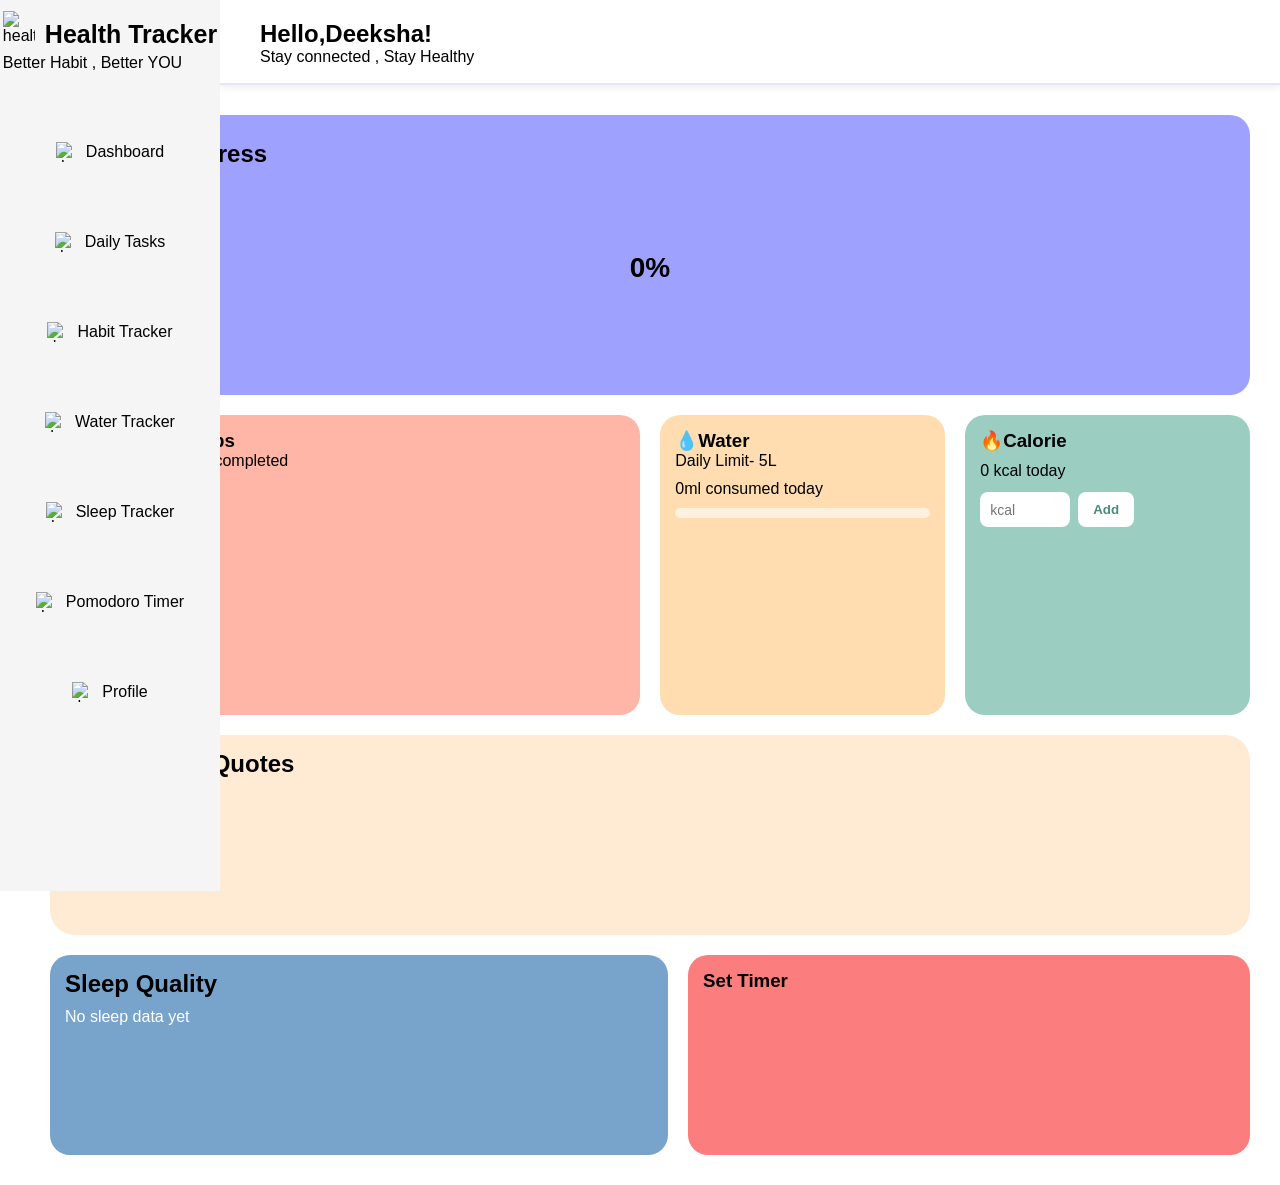
==== index.html @ 84718c11 "updated files" ====
<!DOCTYPE html>
<html lang="en">
<head>
    <meta charset="UTF-8">
    <meta name="viewport" content="width=device-width, initial-scale=1.0">
    <title>Health Tracker</title>
    <link rel="stylesheet" href="style.css">
</head>
<body>

    <header class="top-header">
       <h2>Hello,Deeksha!</h2>
       <p>Stay connected , Stay Healthy</p>
    </header>


    <div class="dashboard">
     
       <aside class="sidebar">

         <nav class="nav">
           <div class="logo">
            <div class="logo-top">
                <img src="https://healthicons.org/icons/svg/outline/devices/blood-pressure.svg" alt="health tracker logo" class="logo-icon">
             <h1>Health Tracker</h1>
            </div>
            <p>Better Habit , Better YOU</p>
           </div>
            <a href="#"><img src="https://static.vecteezy.com/system/resources/previews/012/528/164/non_2x/home-icon-house-icon-illustration-perfect-for-all-project-vector.jpg" alt="dash-icon" class="nav-icon">Dashboard</a>
            <a href="dailytask.html"> <img src="https://cdn-icons-png.flaticon.com/512/233/233146.png" alt="dash-icon" class="nav-icon">Daily Tasks</a>
            <a href="#"><img src="https://www.shutterstock.com/image-vector/habit-icon-represented-by-man-600w-2609209517.jpg" alt="dash-icon" class="nav-icon"Habit Tracker>Habit Tracker</a>
            <a href="water.html"><img src="https://encrypted-tbn0.gstatic.com/images?q=tbn:ANd9GcQd_y28CZEuK7GG6_nCud89lVbDU_O0y0yazrbPSp1q4wLCOpWqDplcfvBm&s=10" alt="dash-icon" class="nav-icon"Habit Tracker>Water Tracker</a>
            <a href="sleep.html"><img src="https://media.istockphoto.com/id/1142805287/vector/man-sleeping-on-bed.jpg?s=612x612&w=0&k=20&c=Hu2BpHdt2AokYEKV9ipExTUT8AMvImjayo1Tuy5nISs=" alt="dash-icon" class="nav-icon"Habit Tracker>Sleep Tracker</a>
            <a href="timer.html"><img src="https://assets.streamlinehq.com/image/private/w_300,h_300,ar_1/f_auto/v1/icons/all-icons/timer-xizuqis1c1bft3afx5g9g.png/timer-417zrzd2bpc0rtyd5pzkjlg.png?_a=DATAiZAAZAA0" alt="dash-icon" class="nav-icon"Habit Tracker>Pomodoro Timer</a>
            <a href="#"><img src="https://www.iconpacks.net/icons/2/free-user-icon-3296-thumb.png" alt="dash-icon" class="nav-icon">Profile</a>
         </nav>
       </aside>

       <main class=" main-content">
          
            <section class=" progress-report ">
                <h2> Overall Progress </h2>
       
                <div class="progress-circle">
                   <span id="overallProgressText">0%</span>
                </div>
            </section>

            <div class="cards">

             <div class="habit-progress">
                <h3>My Activity Recaps</h3>
                <p>Everything you have completed </p>
                <div class="chart-container">
                    <canvas id="monthlyProgressChart"></canvas>
                </div>
             </div>

             <div class="right-cards">

                 <div class="water-intake">
                   <h3>💧Water</h3>
                   <p>Daily Limit- 5L</p>
                   <p id="waterTodayText">0ml consumed today</p>
                   <div class="mini-progress">
                       <div id="waterProgressFill" class="mini-progress-fill"></div>
                   </div>
                 </div>

                  <div class="calorie">
                    <h3>🔥Calorie</h3>
                    <p id="calorieTodayText">0 kcal today</p>
                    <div class="calorie-input">
                        <input type="number" id="calorieInput" placeholder="kcal" min="0">
                        <button id="addCalorieBtn">Add</button>
                    </div>
                  </div>
             </div>

            </div>

            <section class="quotes">
                <h1> Motivational Quotes</h1>
            </section>

            <div class="cards2">

                <div class="sleep">
                  <h2>Sleep Quality</h2>
                  <p id="sleepSummaryText">No sleep data yet</p>
                </div>

                <div class="timer">
                    <h3> Set Timer</h3>
                </div>

            </div>

        </main>
    
    </div>
   
    <script src="dashboard.js"></script>
</body>
</html>
---- style.css ----
*{
    margin: 0;
    padding: 0;
    box-sizing: border-box;
}

body{
    font-family:Arial, sans-serifs;
    background: white;
}

.dashboard{
    display: flex;
}

.sidebar{
    width: 220px;
    min-height: 99vh;
    background: whitesmoke;
    top: 0;
    height: 0;
    position: fixed;
}

.main-content {
    flex: 1;  
    padding: 30px;
    background: white;
    margin-left:20px ;
    padding-top: 115px;
}

.progress-report{
    background: #9FA1FF  ;
   
    max-width:1000%;
    min-height: 280px;
    padding: 25px;
    border-radius: 20px;
    margin-bottom: 20px;
}

.nav{
    display: flex;
    flex-direction: column;
    align-items: center;
    gap:70px ;
  
}

.top-header{
   top: 0;
   left: 220px;
   width: calc(100% - 220px);
   height: 85px;
   padding: 20px 40px;
   position: fixed;
   background: white;
   border-bottom: 2px solid #E5E5F5;
    box-shadow: 0 2px 8px rgba(0, 0, 0, 0.08);
}

.sidebar a{
    text-decoration: none;
    color: black;
    
}

.habit-progress{
    background: #FFB6A6 ;
    padding:15px;
    width: 50%;
    border-radius: 20px;
    min-height:300px;
}

.cards{
    display: flex;
    gap: 20px;
}

.water-intake{
    background:#FFDDB0;
    border-radius: 20px;
    width: 100%;
    flex: 1;
    padding: 15px;

}

.calorie{
    background:#9BCEC1;
    border-radius: 20px;
    width: 100%;
    flex: 1;
    padding: 15px;
}

.right-cards{
    display: flex;
    flex-direction:row;
    gap: 20px;
    width: 50%;
    height:280pxs ;
}

.quotes{
    background:#FFEBD3;
    border-radius: 25px;
    padding: 15px;
    height: 200px;
    width: 100%;
    margin-top: 20px;
    max-width: 100vw;
    margin-bottom: 20px;
}

.cards2{
    display: flex;
    gap: 20px;
}

.sleep{
    background: #78A4CB;
    border-radius: 20px;
    height: 200px;
    width: 55%;
    padding: 15px;
}

.timer{
    background:#fb7d7d ;
    width: 50%;
    border-radius: 20px;
    padding: 15px;
}

.logo h1{
 font-size: 25px;
 margin-bottom: 5px;
 margin-top: 20px;
}

.progress-report h2 {
    color: black;
}

.progress-circle {
    width: 160px;
    height: 160px;
    border-radius: 50%;
    display: flex;
    align-items: center;
    justify-content: center;
    margin: 20px auto 0;
}

.progress-circle span {
    background: #9FA1FF;
    width: 120px;
    height: 120px;
    border-radius: 50%;
    display: flex;
    align-items: center;
    justify-content: center;
    font-size: 28px;
    font-weight: bold;
    color:black;
}

.habit-progress .chart-container {
    margin-top: 15px;
    width: 100%;
    height: 200px;
}

.habit-progress canvas {
    width: 100%;
    height: 100%;
}

.mini-progress {
    background: rgba(255,255,255,0.6);
    border-radius: 10px;
    height: 10px;
    width: 100%;
    margin-top: 10px;
    overflow: hidden;
}

.mini-progress-fill {
    background: white;
    height: 100%;
    width: 0%;
}

#waterTodayText {
    margin-top: 10px;
}

.calorie-input {
    display: flex;
    gap: 8px;
    margin-top: 12px;
}

.calorie-input input {
    width: 90px;
    height: 35px;
    border: none;
    border-radius: 8px;
    padding: 5px 10px;
    font-size: 14px;
}

.calorie-input button {
    height: 35px;
    padding: 0 15px;
    border: none;
    border-radius: 8px;
    background: white;
    color: #4a8c7c;
    font-weight: bold;
    cursor: pointer;
}

.calorie-input button:hover {
    opacity: 0.85;
}

#calorieTodayText {
    margin-top: 10px;
}

#sleepSummaryText {
    margin-top: 10px;
    color: white;
}

.logo-top {
    display: flex;
    align-items: center;
    gap: 10px;
}

.logo-icon {
    width: 32px;
    height: 32px;
    object-fit: contain;
}

.sidebar a {
    display: flex;
    align-items: center;
    gap: 10px;
}

.nav-icon {
    width: 20px;
    height: 20px;
    object-fit: contain;
}
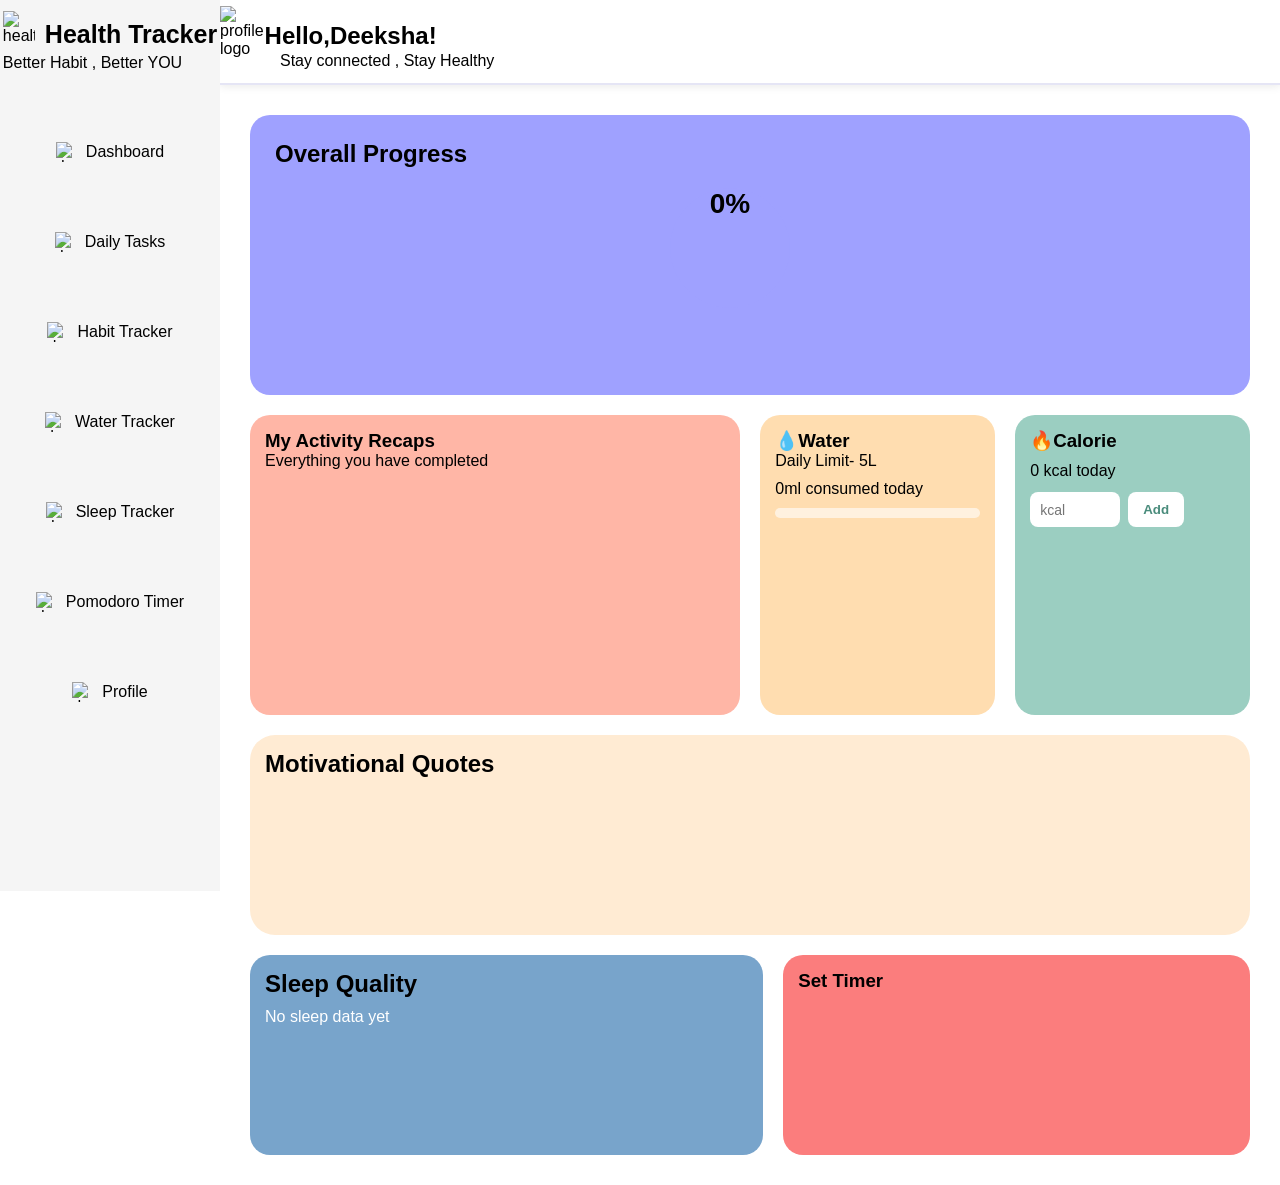
==== commit 03b7380a: "mew files" ====
--- a/index.html
+++ b/index.html
@@ -9,7 +9,10 @@
 <body>
 
     <header class="top-header">
-       <h2>Hello,Deeksha!</h2>
+       <div class="pfp-logo1">
+        <img src="https://thumbs.dreamstime.com/b/default-avatar-profile-icon-vector-social-media-user-image-182145777.jpg" alt="profile logo" class="logo-icon">
+        <h2>Hello,Deeksha!</h2>
+       </div>
        <p>Stay connected , Stay Healthy</p>
     </header>
 
@@ -28,7 +31,7 @@
            </div>
             <a href="#"><img src="https://static.vecteezy.com/system/resources/previews/012/528/164/non_2x/home-icon-house-icon-illustration-perfect-for-all-project-vector.jpg" alt="dash-icon" class="nav-icon">Dashboard</a>
             <a href="dailytask.html"> <img src="https://cdn-icons-png.flaticon.com/512/233/233146.png" alt="dash-icon" class="nav-icon">Daily Tasks</a>
-            <a href="#"><img src="https://www.shutterstock.com/image-vector/habit-icon-represented-by-man-600w-2609209517.jpg" alt="dash-icon" class="nav-icon"Habit Tracker>Habit Tracker</a>
+            <a href="habit.html"><img src="https://www.shutterstock.com/image-vector/habit-icon-represented-by-man-600w-2609209517.jpg" alt="dash-icon" class="nav-icon"Habit Tracker>Habit Tracker</a>
             <a href="water.html"><img src="https://encrypted-tbn0.gstatic.com/images?q=tbn:ANd9GcQd_y28CZEuK7GG6_nCud89lVbDU_O0y0yazrbPSp1q4wLCOpWqDplcfvBm&s=10" alt="dash-icon" class="nav-icon"Habit Tracker>Water Tracker</a>
             <a href="sleep.html"><img src="https://media.istockphoto.com/id/1142805287/vector/man-sleeping-on-bed.jpg?s=612x612&w=0&k=20&c=Hu2BpHdt2AokYEKV9ipExTUT8AMvImjayo1Tuy5nISs=" alt="dash-icon" class="nav-icon"Habit Tracker>Sleep Tracker</a>
             <a href="timer.html"><img src="https://assets.streamlinehq.com/image/private/w_300,h_300,ar_1/f_auto/v1/icons/all-icons/timer-xizuqis1c1bft3afx5g9g.png/timer-417zrzd2bpc0rtyd5pzkjlg.png?_a=DATAiZAAZAA0" alt="dash-icon" class="nav-icon"Habit Tracker>Pomodoro Timer</a>
--- a/style.css
+++ b/style.css
@@ -26,7 +26,7 @@
     flex: 1;  
     padding: 30px;
     background: white;
-    margin-left:20px ;
+    margin-left:220px ;
     padding-top: 115px;
 }
 
@@ -150,8 +150,8 @@
     height: 160px;
     border-radius: 50%;
     display: flex;
-    align-items: center;
-    justify-content: center;
+    /* align-items: center; */
+    /* justify-content: center; */
     margin: 20px auto 0;
 }
 
@@ -161,7 +161,7 @@
     height: 120px;
     border-radius: 50%;
     display: flex;
-    align-items: center;
+    /* align-items: center; */
     justify-content: center;
     font-size: 28px;
     font-weight: bold;
@@ -259,4 +259,24 @@
     width: 20px;
     height: 20px;
     object-fit: contain;
-}+}
+
+.pfp-logo1 {
+    display: flex;
+    align-items: center;
+    gap: 1px;
+    width: 52px;
+    height: 32px;
+}
+
+.pfp-logo1 img {
+    width: 1000px;
+    height: 60px;
+    object-fit: cover;
+    margin-left: -40px;
+}
+
+.top-header p{
+    margin-left: 20px;
+}
+
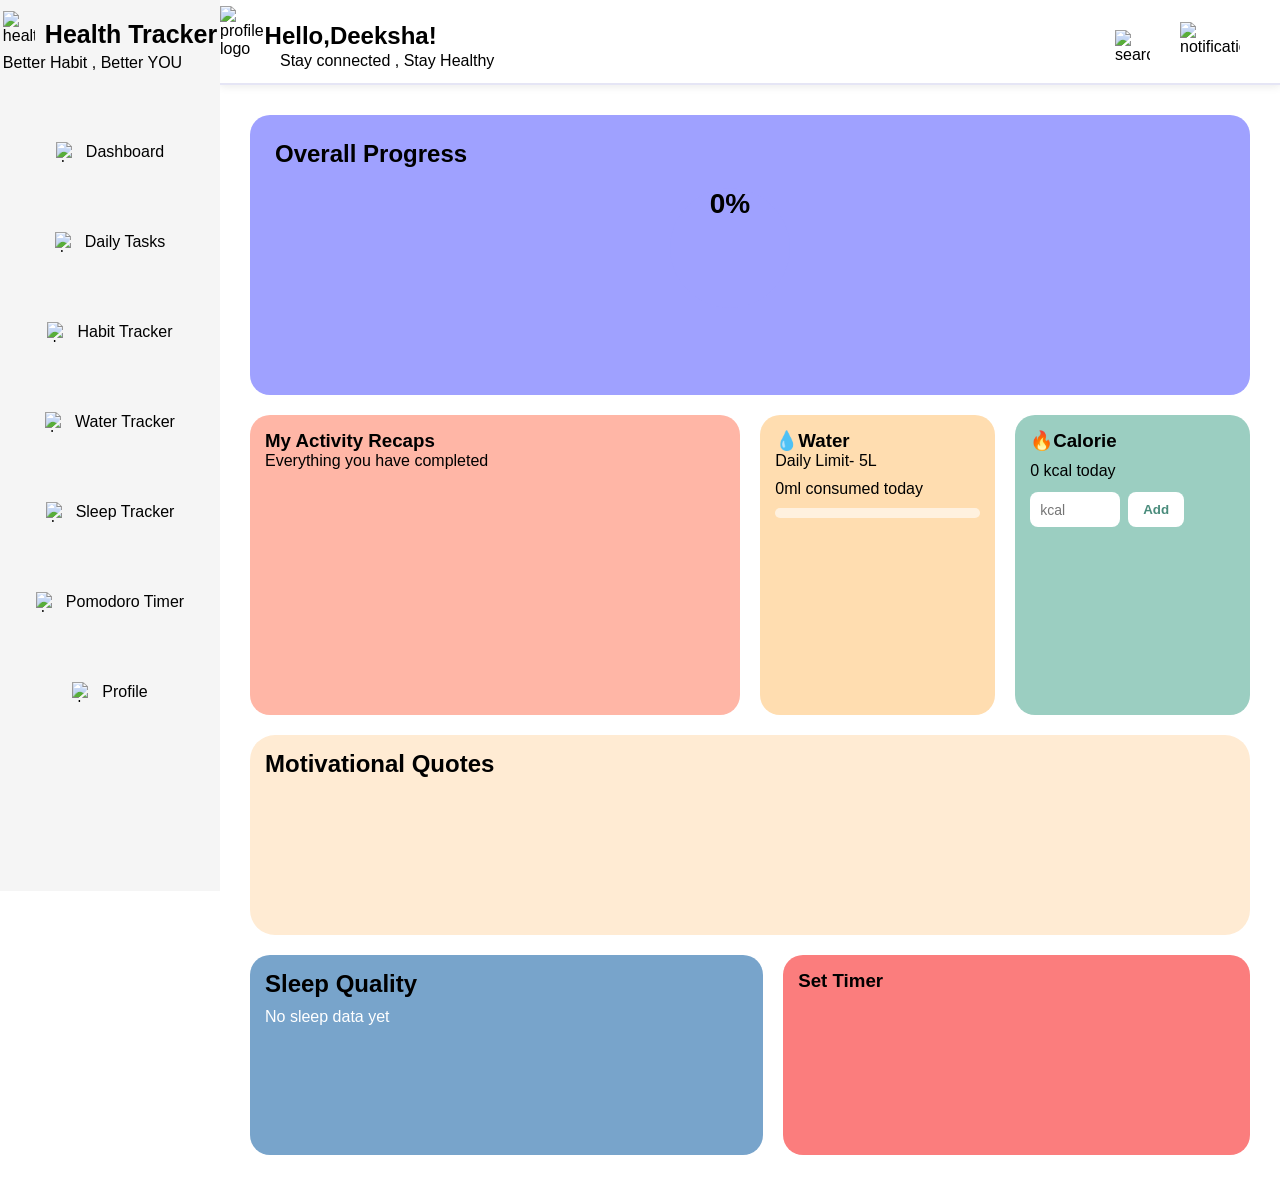
==== commit 20cbccb7: "new" ====
--- a/index.html
+++ b/index.html
@@ -14,6 +14,11 @@
         <h2>Hello,Deeksha!</h2>
        </div>
        <p>Stay connected , Stay Healthy</p>
+
+       <div class="header-icon">
+        <img src="https://encrypted-tbn0.gstatic.com/images?q=tbn:ANd9GcQ1Eug4dg0tkjue_9In33khVYBN0_0JKqMXbcnCVC9bTQ&s" alt="search-icon" class="search-logo">
+        <img src="https://thumbs.dreamstime.com/b/notification-icon-vector-material-design-social-media-element-user-interface-sign-eps-ui-image-illustration-new-message-bell-icons-107566385.jpg" alt="notification" class="notify">
+       </div>
     </header>
 
 
--- a/style.css
+++ b/style.css
@@ -57,7 +57,7 @@
    position: fixed;
    background: white;
    border-bottom: 2px solid #E5E5F5;
-    box-shadow: 0 2px 8px rgba(0, 0, 0, 0.08);
+   box-shadow: 0 2px 8px rgba(0, 0, 0, 0.08);
 }
 
 .sidebar a{
@@ -280,3 +280,20 @@
     margin-left: 20px;
 }
 
+.search-logo{
+ position: absolute;
+ top: 30px;
+ right: 130px;
+ width: 35px;
+ height: 35px;
+ object-fit: contain;
+}
+
+.notify{
+ position: absolute;
+ top: 22px;
+ right: 40px;
+ width: 60px;
+ height: 50px;
+ object-fit: contain;
+}
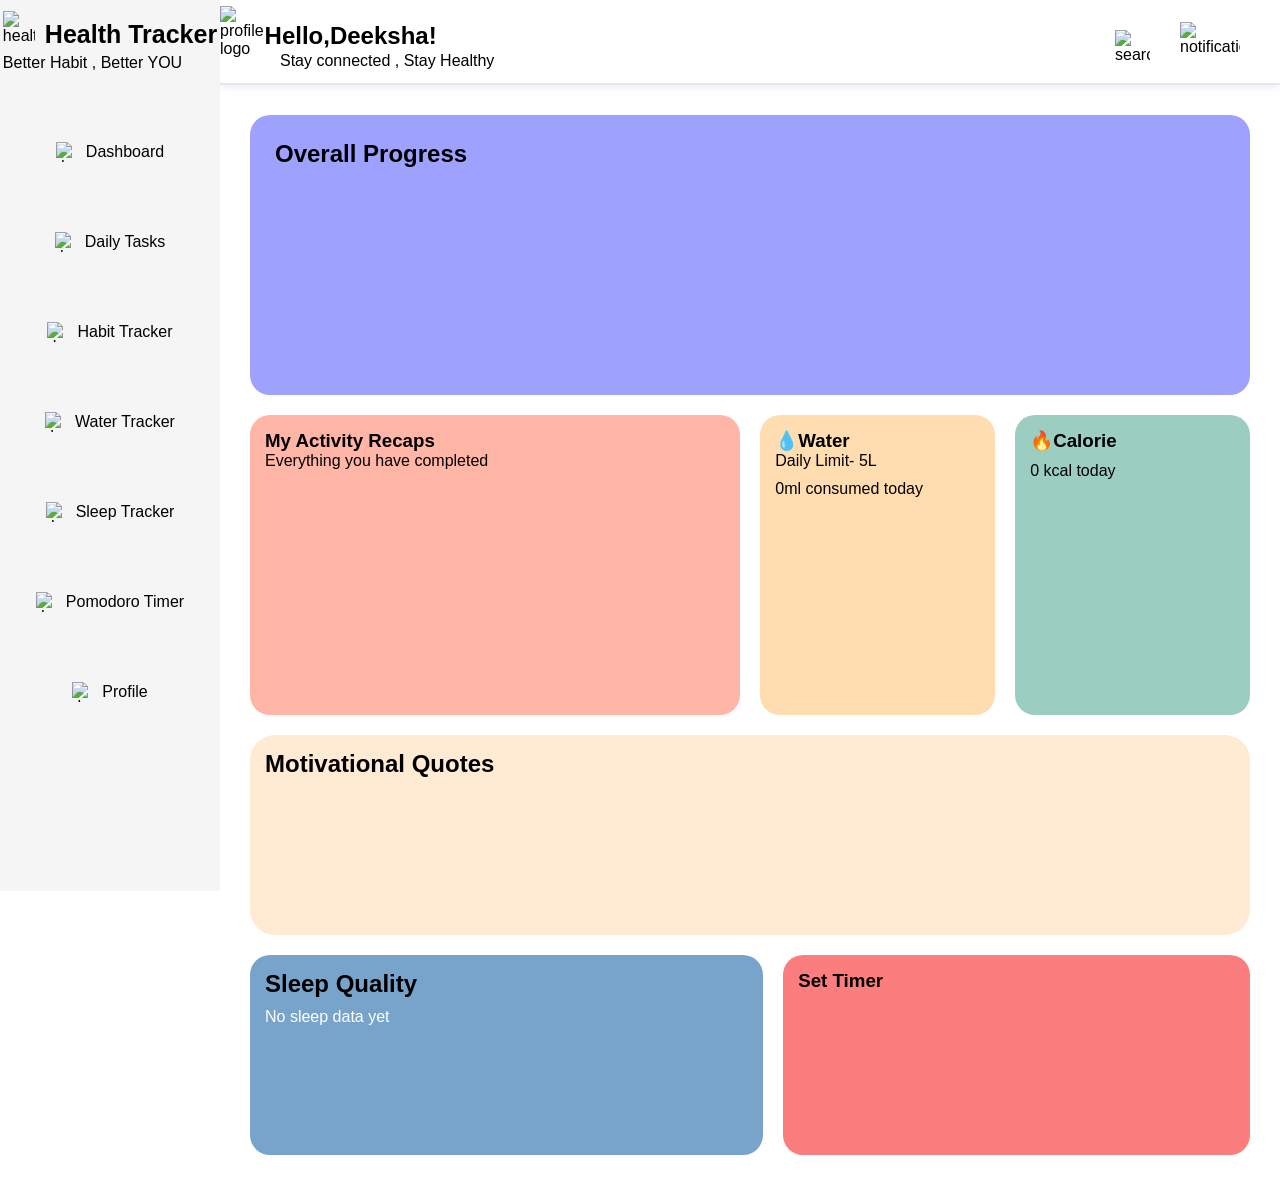
==== commit 8e1621c9: "updated files" ====
--- a/index.html
+++ b/index.html
@@ -49,9 +49,7 @@
             <section class=" progress-report ">
                 <h2> Overall Progress </h2>
        
-                <div class="progress-circle">
-                   <span id="overallProgressText">0%</span>
-                </div>
+                
             </section>
 
             <div class="cards">
@@ -70,18 +68,13 @@
                    <h3>💧Water</h3>
                    <p>Daily Limit- 5L</p>
                    <p id="waterTodayText">0ml consumed today</p>
-                   <div class="mini-progress">
-                       <div id="waterProgressFill" class="mini-progress-fill"></div>
-                   </div>
+                   
                  </div>
 
                   <div class="calorie">
                     <h3>🔥Calorie</h3>
                     <p id="calorieTodayText">0 kcal today</p>
-                    <div class="calorie-input">
-                        <input type="number" id="calorieInput" placeholder="kcal" min="0">
-                        <button id="addCalorieBtn">Add</button>
-                    </div>
+                    
                   </div>
              </div>
 
@@ -108,6 +101,6 @@
     
     </div>
    
-    <script src="dashboard.js"></script>
+    <script src="index.js"></script>
 </body>
 </html>
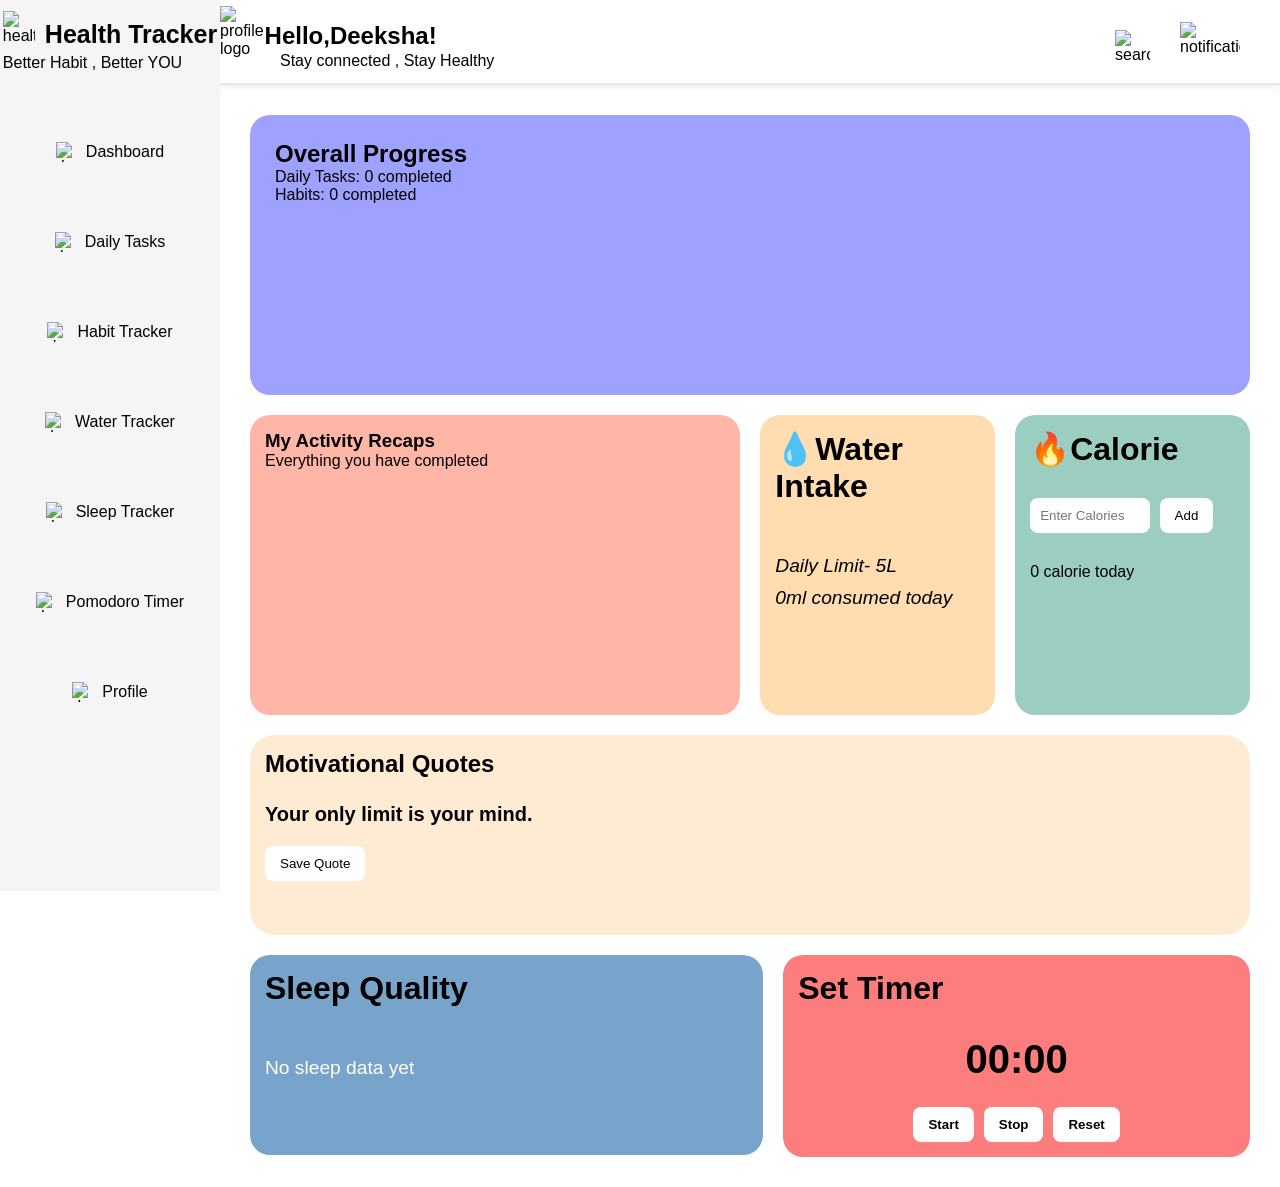
==== commit fe9d75a8: "updated files" ====
--- a/index.html
+++ b/index.html
@@ -48,8 +48,8 @@
           
             <section class=" progress-report ">
                 <h2> Overall Progress </h2>
-       
-                
+                <p id="taskProgressText">Daily Tasks: 0 completed</p>
+                <p id="habitProgressText">Habits: 0 completed</p>
             </section>
 
             <div class="cards">
@@ -65,16 +65,20 @@
              <div class="right-cards">
 
                  <div class="water-intake">
-                   <h3>💧Water</h3>
+                   <h1>💧Water Intake</h1>
                    <p>Daily Limit- 5L</p>
                    <p id="waterTodayText">0ml consumed today</p>
                    
                  </div>
 
                   <div class="calorie">
-                    <h3>🔥Calorie</h3>
-                    <p id="calorieTodayText">0 kcal today</p>
-                    
+                    <h1>🔥Calorie</h1>
+                    <input type="number"
+                    id="calorieInput"
+                    placeholder="Enter Calories"
+                    >
+                    <button id="calorieBtn">Add</button>
+                    <p id="calorieTodayText">0 calorie today</p>
                   </div>
              </div>
 
@@ -82,17 +86,27 @@
 
             <section class="quotes">
                 <h1> Motivational Quotes</h1>
+                <p id="quoteText"></p>
+
+               <button id="saveQuoteBtn">Save Quote</button>
             </section>
 
             <div class="cards2">
 
                 <div class="sleep">
-                  <h2>Sleep Quality</h2>
+                  <h1>Sleep Quality</h1>
                   <p id="sleepSummaryText">No sleep data yet</p>
                 </div>
 
                 <div class="timer">
-                    <h3> Set Timer</h3>
+                    <h1> Set Timer</h1>
+                    <div id="timerDisplay">00:00</div>
+
+                    <div class="timer-buttons">
+                      <button id="startTimerBtn">Start</button>
+                      <button id="stopTimerBtn">Stop</button>
+                      <button id="resetTimerBtn">Reset</button>
+                    </div>
                 </div>
 
             </div>
@@ -100,7 +114,7 @@
         </main>
     
     </div>
-   
+   <script src="https://cdn.jsdelivr.net/npm/chart.js"></script>
     <script src="index.js"></script>
 </body>
 </html>
--- a/style.css
+++ b/style.css
@@ -45,6 +45,9 @@
     flex-direction: column;
     align-items: center;
     gap:70px ;
+    :hover{
+        background-color: #CFEBFF;
+    }
   
 }
 
@@ -198,43 +201,10 @@
     margin-top: 10px;
 }
 
-.calorie-input {
-    display: flex;
-    gap: 8px;
-    margin-top: 12px;
-}
-
-.calorie-input input {
-    width: 90px;
-    height: 35px;
-    border: none;
-    border-radius: 8px;
-    padding: 5px 10px;
-    font-size: 14px;
-}
-
-.calorie-input button {
-    height: 35px;
-    padding: 0 15px;
-    border: none;
-    border-radius: 8px;
-    background: white;
-    color: #4a8c7c;
-    font-weight: bold;
-    cursor: pointer;
-}
-
-.calorie-input button:hover {
-    opacity: 0.85;
-}
-
-#calorieTodayText {
-    margin-top: 10px;
-}
-
 #sleepSummaryText {
-    margin-top: 10px;
+    margin-top: 50px;
     color: white;
+    font-size: larger;
 }
 
 .logo-top {
@@ -296,4 +266,85 @@
  width: 60px;
  height: 50px;
  object-fit: contain;
-}+}
+
+#calorieInput {
+    width: 120px;
+    height: 35px;
+    border: none;
+    border-radius: 8px;
+    padding: 5px 10px;
+    margin-top: 12px;
+}
+
+#calorieBtn {
+    height: 35px;
+    padding: 0 15px;
+    border: none;
+    border-radius: 8px;
+    background: white;
+    cursor: pointer;
+    margin-left: 5px;
+}
+
+#calorieBtn:hover {
+    opacity: 0.8;
+}
+
+#timerDisplay {
+    font-size: 40px;
+    font-weight: bold;
+    margin-top: 30px;
+    text-align: center;
+}
+
+.timer-buttons {
+    display: flex;
+    justify-content: center;
+    gap: 10px;
+    margin-top: 25px;
+}
+
+.timer-buttons button {
+    padding: 10px 15px;
+    border: none;
+    border-radius: 8px;
+    background: white;
+    cursor: pointer;
+    font-weight: bold;
+}
+
+.timer-buttons button:hover {
+    opacity: 0.8;
+}
+
+#quoteText {
+    margin-top: 25px;
+    font-size: 20px;
+    font-weight: bold;
+}
+
+#saveQuoteBtn {
+    margin-top: 20px;
+    padding: 10px 15px;
+    border: none;
+    border-radius: 8px;
+    background: white;
+    cursor: pointer;
+}
+
+.water-intake p{
+    margin-top: 50px;
+    font-size: larger;
+    font-style: oblique;
+}
+
+#calorieBtn{
+    margin-top: 30px;
+    margin-bottom: 30px;
+}
+
+.calorieTodayText{
+    font-size: larger;
+    font-weight: 700;
+}
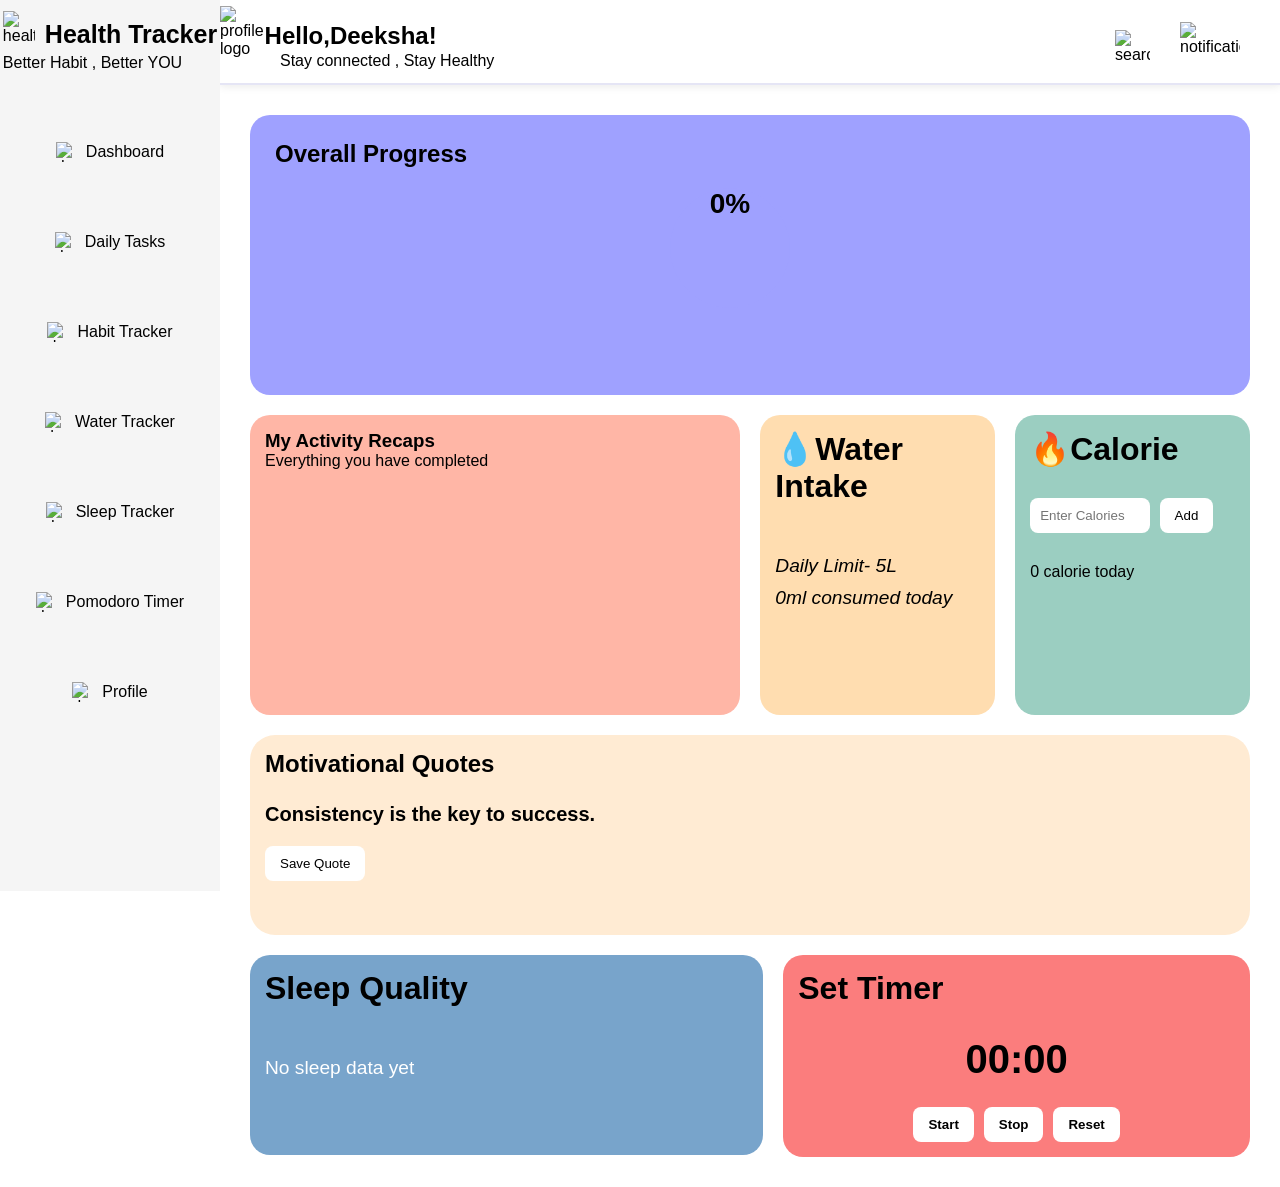
==== commit 18d8b0e6: "updated files" ====
--- a/index.html
+++ b/index.html
@@ -48,8 +48,10 @@
           
             <section class=" progress-report ">
                 <h2> Overall Progress </h2>
-                <p id="taskProgressText">Daily Tasks: 0 completed</p>
-                <p id="habitProgressText">Habits: 0 completed</p>
+                <div class="progress-circle">
+                   <span id="overallPercentage">0%</span>
+               </div>
+                
             </section>
 
             <div class="cards">
--- a/style.css
+++ b/style.css
@@ -33,7 +33,7 @@
 .progress-report{
     background: #9FA1FF  ;
    
-    max-width:1000%;
+    max-width:100%;
     min-height: 280px;
     padding: 25px;
     border-radius: 20px;
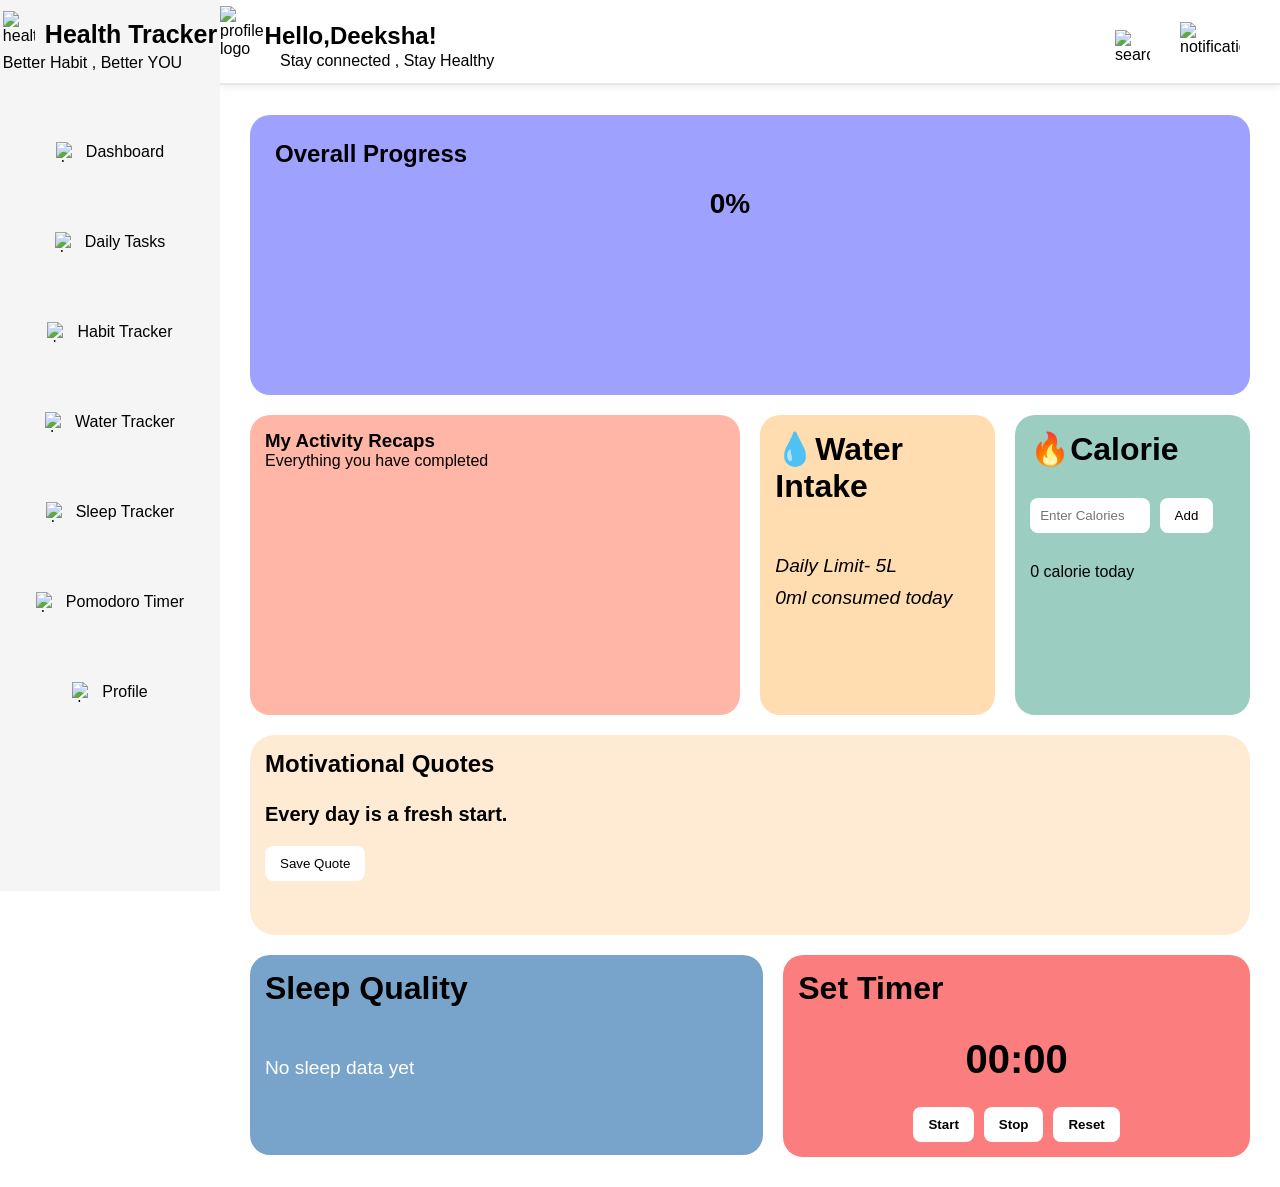
==== commit e1d45645: "updated files" ====
--- a/index.html
+++ b/index.html
@@ -50,6 +50,7 @@
                 <h2> Overall Progress </h2>
                 <div class="progress-circle">
                    <span id="overallPercentage">0%</span>
+                    <p id="currentDate"></p>
                </div>
                 
             </section>
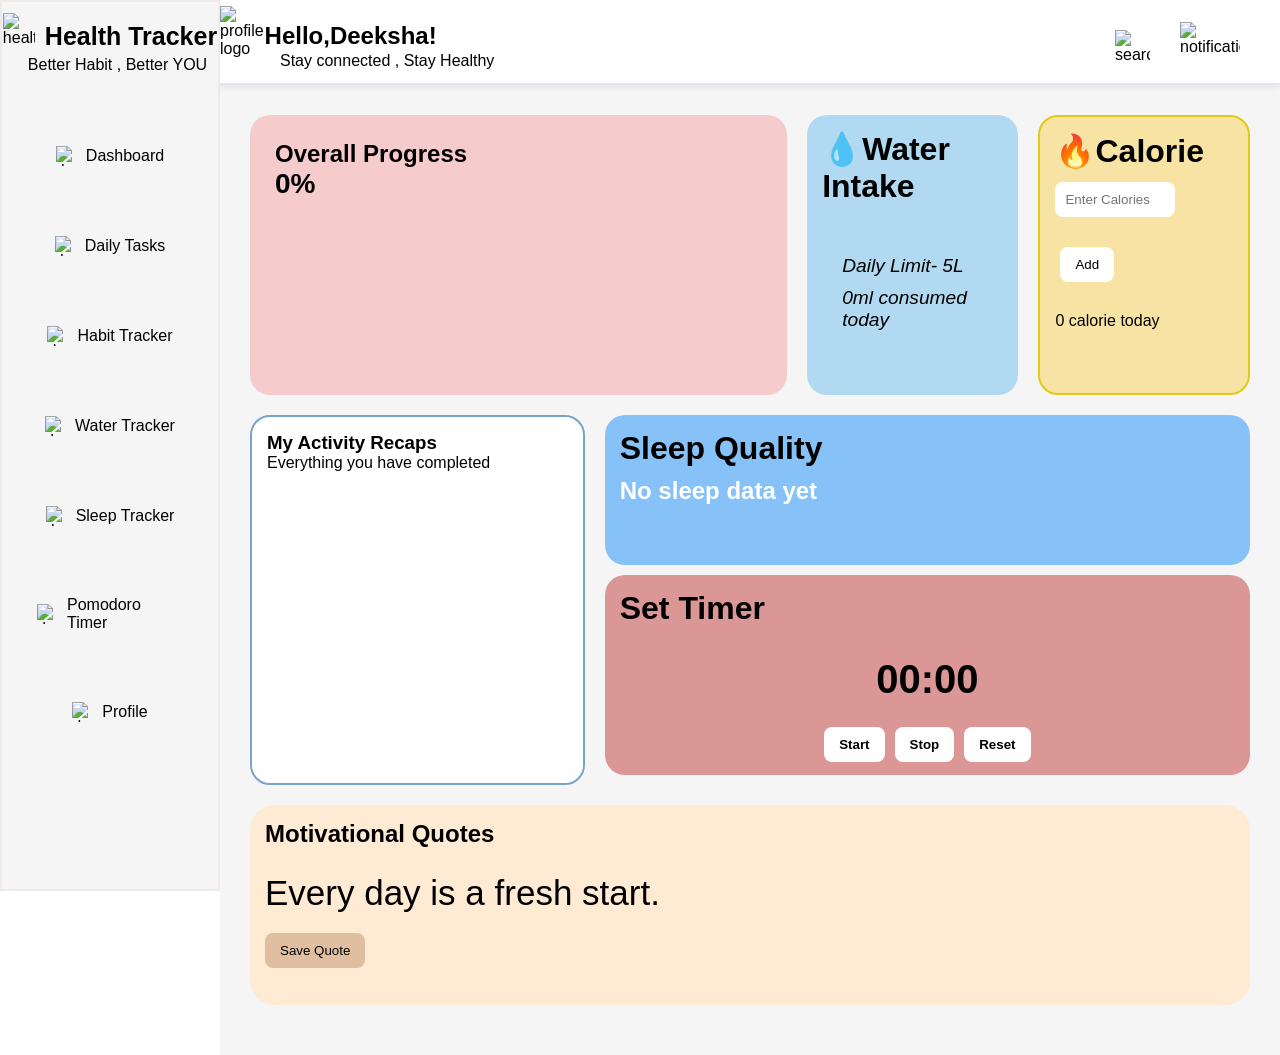
==== commit eddbe12c: "final" ====
--- a/index.html
+++ b/index.html
@@ -32,7 +32,10 @@
                 <img src="https://healthicons.org/icons/svg/outline/devices/blood-pressure.svg" alt="health tracker logo" class="logo-icon">
              <h1>Health Tracker</h1>
             </div>
-            <p>Better Habit , Better YOU</p>
+            <div class="logodescription">
+              <p>Better Habit , Better YOU</p>
+            </div>
+            
            </div>
             <a href="#"><img src="https://static.vecteezy.com/system/resources/previews/012/528/164/non_2x/home-icon-house-icon-illustration-perfect-for-all-project-vector.jpg" alt="dash-icon" class="nav-icon">Dashboard</a>
             <a href="dailytask.html"> <img src="https://cdn-icons-png.flaticon.com/512/233/233146.png" alt="dash-icon" class="nav-icon">Daily Tasks</a>
@@ -46,26 +49,16 @@
 
        <main class=" main-content">
           
-            <section class=" progress-report ">
+            <div class="top-cards">
+              <div class=" progress-report ">
                 <h2> Overall Progress </h2>
                 <div class="progress-circle">
                    <span id="overallPercentage">0%</span>
                     <p id="currentDate"></p>
                </div>
-                
-            </section>
+              </div>
 
-            <div class="cards">
-
-             <div class="habit-progress">
-                <h3>My Activity Recaps</h3>
-                <p>Everything you have completed </p>
-                <div class="chart-container">
-                    <canvas id="monthlyProgressChart"></canvas>
-                </div>
-             </div>
-
-             <div class="right-cards">
+              <div class="right-cards">
 
                  <div class="water-intake">
                    <h1>💧Water Intake</h1>
@@ -84,22 +77,24 @@
                     <p id="calorieTodayText">0 calorie today</p>
                   </div>
              </div>
-
             </div>
 
-            <section class="quotes">
-                <h1> Motivational Quotes</h1>
-                <p id="quoteText"></p>
+            <div class="cards">
 
-               <button id="saveQuoteBtn">Save Quote</button>
-            </section>
+             <div class="middle">
+                <div class="habit-progress">
+                    <h3>My Activity Recaps</h3>
+                    <p>Everything you have completed </p>
+                 <div class="chart-container">
+                    <canvas id="monthlyProgressChart"></canvas>
+                 </div>
+               </div>
+                <div class="cards2">
 
-            <div class="cards2">
-
-                <div class="sleep">
-                  <h1>Sleep Quality</h1>
-                  <p id="sleepSummaryText">No sleep data yet</p>
-                </div>
+                    <div class="sleep">
+                      <h1>Sleep Quality</h1>
+                      <h1 id="sleepSummaryText">No sleep data yet</h1>
+                    </div>
 
                 <div class="timer">
                     <h1> Set Timer</h1>
@@ -113,6 +108,16 @@
                 </div>
 
             </div>
+             </div>
+
+            </div>
+
+            <section class="quotes">
+                <h1> Motivational Quotes</h1>
+                <p id="quoteText"></p>
+
+               <button id="saveQuoteBtn">Save Quote</button>
+            </section>
 
         </main>
     
--- a/style.css
+++ b/style.css
@@ -20,6 +20,7 @@
     top: 0;
     height: 0;
     position: fixed;
+    border: 2px solid rgb(240, 233, 233);
 }
 
 .main-content {
@@ -31,24 +32,51 @@
 }
 
 .progress-report{
-    background: #9FA1FF  ;
-   
-    max-width:100%;
-    min-height: 280px;
+    background: #F5CBCB ;
+    width:60%;
+    height: 280px;
     padding: 25px;
     border-radius: 20px;
     margin-bottom: 20px;
 }
 
+.top-cards{
+    display: flex;
+    gap: 20px;
+    height: 280px;
+    margin-bottom: 20px;
+}
+
+.water-intake{
+    background:#b1d9f1;
+    border-radius: 20px;
+    width: 50%;
+    padding: 15px;
+    border: 2px  ;
+}
+
+.calorie{
+    background:#f7e4a4;
+    border-radius: 20px;
+    width: 50%;
+    padding: 15px;
+    border: 2px solid rgb(226, 202, 20);
+}
 .nav{
     display: flex;
     flex-direction: column;
     align-items: center;
-    gap:70px ;
-    :hover{
-        background-color: #CFEBFF;
-    }
-  
+    gap:50px ;
+}
+
+.nav a {
+    padding: 10px 35px;
+    box-sizing: border-box;
+    border-radius: 10px;
+}
+
+.nav a:hover {
+    background-color: #d1c1c1;
 }
 
 .top-header{
@@ -70,33 +98,16 @@
 }
 
 .habit-progress{
-    background: #FFB6A6 ;
+    background: white ;
     padding:15px;
     width: 50%;
     border-radius: 20px;
-    min-height:300px;
-}
-
+    height:370px;
+    border:2px solid #78A4CB;
+    margin-right: 20px;
+}
 .cards{
-    display: flex;
     gap: 20px;
-}
-
-.water-intake{
-    background:#FFDDB0;
-    border-radius: 20px;
-    width: 100%;
-    flex: 1;
-    padding: 15px;
-
-}
-
-.calorie{
-    background:#9BCEC1;
-    border-radius: 20px;
-    width: 100%;
-    flex: 1;
-    padding: 15px;
 }
 
 .right-cards{
@@ -104,7 +115,6 @@
     flex-direction:row;
     gap: 20px;
     width: 50%;
-    height:280pxs ;
 }
 
 .quotes{
@@ -119,23 +129,22 @@
 }
 
 .cards2{
-    display: flex;
-    gap: 20px;
+    width:100%;
 }
 
 .sleep{
-    background: #78A4CB;
-    border-radius: 20px;
+    background: #86c2f7;
+    border-radius: 20px;
+    height: 150px;
+    padding: 15px;
+    margin-bottom: 10px;
+}
+
+.timer{
+    background:#cf6767a9 ;
+    border-radius: 20px;
+    padding: 15px;
     height: 200px;
-    width: 55%;
-    padding: 15px;
-}
-
-.timer{
-    background:#fb7d7d ;
-    width: 50%;
-    border-radius: 20px;
-    padding: 15px;
 }
 
 .logo h1{
@@ -150,22 +159,13 @@
 
 .progress-circle {
     width: 160px;
-    height: 160px;
-    border-radius: 50%;
-    display: flex;
-    /* align-items: center; */
-    /* justify-content: center; */
-    margin: 20px auto 0;
 }
 
 .progress-circle span {
-    background: #9FA1FF;
+    background: #F5CBCB;
     width: 120px;
     height: 120px;
     border-radius: 50%;
-    display: flex;
-    /* align-items: center; */
-    justify-content: center;
     font-size: 28px;
     font-weight: bold;
     color:black;
@@ -182,35 +182,28 @@
     height: 100%;
 }
 
-.mini-progress {
-    background: rgba(255,255,255,0.6);
-    border-radius: 10px;
-    height: 10px;
-    width: 100%;
-    margin-top: 10px;
-    overflow: hidden;
-}
-
-.mini-progress-fill {
-    background: white;
-    height: 100%;
-    width: 0%;
-}
-
 #waterTodayText {
     margin-top: 10px;
 }
 
 #sleepSummaryText {
-    margin-top: 50px;
+    margin-top: 10px;
     color: white;
     font-size: larger;
 }
-
+.logo{
+    /* background: #f5dddd; */
+    padding-bottom: 12px;
+    
+}
 .logo-top {
     display: flex;
     align-items: center;
     gap: 10px;
+}
+
+.logodescription {
+ margin-left: 25px  ;
 }
 
 .logo-icon {
@@ -320,8 +313,8 @@
 
 #quoteText {
     margin-top: 25px;
-    font-size: 20px;
-    font-weight: bold;
+    font-size: 35px;
+    font-weight: 500;
 }
 
 #saveQuoteBtn {
@@ -329,7 +322,7 @@
     padding: 10px 15px;
     border: none;
     border-radius: 8px;
-    background: white;
+    background:#dfbf9f ;
     cursor: pointer;
 }
 
@@ -337,6 +330,7 @@
     margin-top: 50px;
     font-size: larger;
     font-style: oblique;
+    margin-left: 20px;
 }
 
 #calorieBtn{
@@ -348,3 +342,18 @@
     font-size: larger;
     font-weight: 700;
 }
+
+#sleepSummaryText{
+    font-size: x-large;
+    font-weight: 600;
+    font-family: 'Segoe UI', Tahoma, Geneva, Verdana, sans-serif;
+}
+
+.middle{
+    display: flex;
+    
+}
+
+.main-content{
+    background:whitesmoke;
+}
